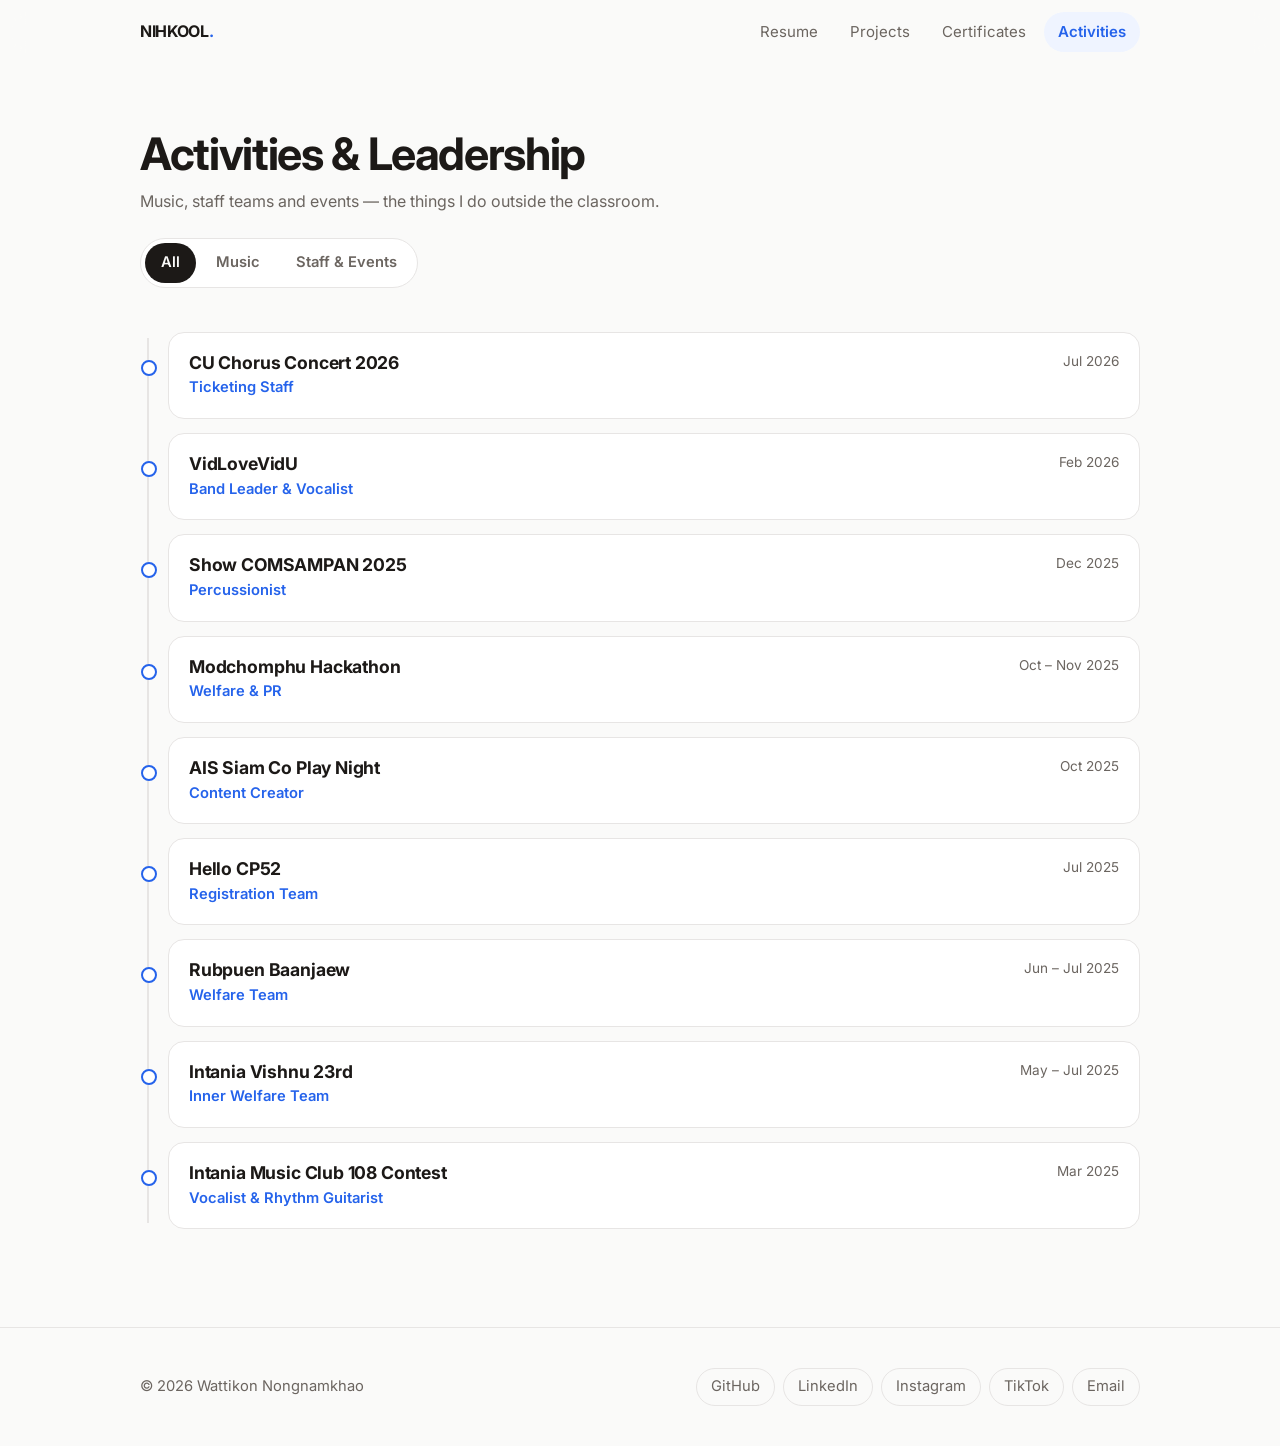
==== activities.html @ feff821a "Redesign" ====
<!DOCTYPE html>
<html lang="en">
<head>
  <meta charset="UTF-8">
  <meta name="viewport" content="width=device-width, initial-scale=1">
  <title>Activities &amp; Leadership — Wattikon Nongnamkhao</title>
  <link rel="preconnect" href="https://fonts.googleapis.com">
  <link rel="preconnect" href="https://fonts.gstatic.com" crossorigin>
  <link href="https://fonts.googleapis.com/css2?family=Inter:wght@400;500;600;700&family=Noto+Sans+Thai:wght@400;600&display=swap" rel="stylesheet">
  <link rel="stylesheet" href="style.css">
</head>
<body>

  <nav class="nav">
    <div class="container nav-inner">
      <a href="index.html" class="logo">NIHKOOL<span>.</span></a>
      <button class="menu-btn" aria-label="Menu"><span></span><span></span><span></span></button>
      <ul class="nav-links">
        <li><a href="index.html">Resume</a></li>
        <li><a href="projects.html">Projects</a></li>
        <li><a href="certificates.html">Certificates</a></li>
        <li><a href="activities.html">Activities</a></li>
      </ul>
    </div>
  </nav>

  <main class="container">

    <header class="page-head">
      <h1>Activities &amp; Leadership</h1>
      <p>Music, staff teams and events — the things I do outside the classroom.</p>
    </header>

    <div class="tabs">
      <button class="active" data-filter="all">All</button>
      <button data-filter="music">Music</button>
      <button data-filter="staff">Staff &amp; Events</button>
    </div>

    <section>
      <ol class="timeline">
        <li data-group="staff" class="reveal">
          <div class="card">
            <div class="row"><h3>CU Chorus Concert 2026</h3><span class="date">Jul 2026</span></div>
            <p class="role">Ticketing Staff</p>
          </div>
        </li>
        <li data-group="music" class="reveal">
          <div class="card">
            <div class="row"><h3>VidLoveVidU</h3><span class="date">Feb 2026</span></div>
            <p class="role">Band Leader &amp; Vocalist</p>
          </div>
        </li>
        <li data-group="music" class="reveal">
          <div class="card">
            <div class="row"><h3>Show COMSAMPAN 2025</h3><span class="date">Dec 2025</span></div>
            <p class="role">Percussionist</p>
          </div>
        </li>
        <li data-group="staff" class="reveal">
          <div class="card">
            <div class="row"><h3>Modchomphu Hackathon</h3><span class="date">Oct – Nov 2025</span></div>
            <p class="role">Welfare &amp; PR</p>
          </div>
        </li>
        <li data-group="staff" class="reveal">
          <div class="card">
            <div class="row"><h3>AIS Siam Co Play Night</h3><span class="date">Oct 2025</span></div>
            <p class="role">Content Creator</p>
          </div>
        </li>
        <li data-group="staff" class="reveal">
          <div class="card">
            <div class="row"><h3>Hello CP52</h3><span class="date">Jul 2025</span></div>
            <p class="role">Registration Team</p>
          </div>
        </li>
        <li data-group="staff" class="reveal">
          <div class="card">
            <div class="row"><h3>Rubpuen Baanjaew</h3><span class="date">Jun – Jul 2025</span></div>
            <p class="role">Welfare Team</p>
          </div>
        </li>
        <li data-group="staff" class="reveal">
          <div class="card">
            <div class="row"><h3>Intania Vishnu 23rd</h3><span class="date">May – Jul 2025</span></div>
            <p class="role">Inner Welfare Team</p>
          </div>
        </li>
        <li data-group="music" class="reveal">
          <div class="card">
            <div class="row"><h3>Intania Music Club 108 Contest</h3><span class="date">Mar 2025</span></div>
            <p class="role">Vocalist &amp; Rhythm Guitarist</p>
          </div>
        </li>
      </ol>
    </section>

  </main>

  <footer class="footer">
    <div class="container footer-inner">
      <span>© <span class="year"></span> Wattikon Nongnamkhao</span>
      <div class="social">
        <a href="https://github.com/NIHKOOL" target="_blank">GitHub</a>
        <a href="https://linkedin.com/in/wattikon-nongnamkhao" target="_blank">LinkedIn</a>
        <a href="https://instagram.com/lo.hin.ok" target="_blank">Instagram</a>
        <a href="https://www.tiktok.com/@nihkool4" target="_blank">TikTok</a>
        <a href="mailto:wattikorn.nongnamkhao@gmail.com">Email</a>
      </div>
    </div>
  </footer>

  <script src="main.js"></script>
</body>
</html>
---- style.css ----
/* ---------- Tokens ---------- */
:root {
  --bg: #fafaf9;
  --surface: #ffffff;
  --text: #1c1917;
  --muted: #6b6560;
  --line: #e7e5e4;
  --accent: #2563eb;
  --accent-soft: #eff4ff;
  --shadow: 0 1px 2px rgba(0, 0, 0, .04), 0 8px 24px rgba(0, 0, 0, .06);
  --radius: 16px;
  --ease: cubic-bezier(.2, .7, .2, 1);
  --max: 1040px;
  color-scheme: light;
}

@media (prefers-color-scheme: dark) {
  :root {
    --bg: #0f0f10;
    --surface: #18181b;
    --text: #f4f4f5;
    --muted: #a1a1aa;
    --line: #27272a;
    --accent: #60a5fa;
    --accent-soft: #172036;
    --shadow: 0 1px 2px rgba(0, 0, 0, .3), 0 8px 24px rgba(0, 0, 0, .35);
    color-scheme: dark;
  }
}

/* Smooth cross-page transitions (supported browsers) */
@view-transition { navigation: auto; }
::view-transition-old(root),
::view-transition-new(root) { animation-duration: .35s; }

/* ---------- Base ---------- */
* { box-sizing: border-box; margin: 0; padding: 0; }

html { scroll-behavior: smooth; scroll-padding-top: 80px; }

body {
  font-family: "Inter", "Noto Sans Thai", system-ui, -apple-system, sans-serif;
  background: var(--bg);
  color: var(--text);
  line-height: 1.6;
  -webkit-font-smoothing: antialiased;
  animation: page-in .5s var(--ease);
}

@keyframes page-in {
  from { opacity: 0; transform: translateY(8px); }
  to { opacity: 1; transform: none; }
}

a { color: inherit; text-decoration: none; }
img { max-width: 100%; display: block; }

.container { max-width: var(--max); margin: 0 auto; padding: 0 20px; }

/* ---------- Nav ---------- */
.nav {
  position: sticky;
  top: 0;
  z-index: 50;
  background: color-mix(in srgb, var(--bg) 80%, transparent);
  backdrop-filter: saturate(180%) blur(12px);
  -webkit-backdrop-filter: saturate(180%) blur(12px);
  border-bottom: 1px solid transparent;
  transition: border-color .3s;
}
.nav.scrolled { border-bottom-color: var(--line); }

.nav-inner {
  display: flex;
  align-items: center;
  justify-content: space-between;
  height: 64px;
}

.logo { font-weight: 700; letter-spacing: -.02em; }
.logo span { color: var(--accent); }

.nav-links { display: flex; gap: 4px; list-style: none; }
.nav-links a {
  display: block;
  padding: 8px 14px;
  border-radius: 999px;
  font-size: .94rem;
  color: var(--muted);
  transition: color .2s, background .2s;
}
.nav-links a:hover { color: var(--text); background: var(--line); }
.nav-links a.active { color: var(--accent); background: var(--accent-soft); font-weight: 600; }

.menu-btn {
  display: none;
  width: 40px;
  height: 40px;
  border: 0;
  border-radius: 10px;
  background: transparent;
  color: var(--text);
  cursor: pointer;
}
.menu-btn span {
  display: block;
  width: 20px;
  height: 2px;
  margin: 5px auto;
  background: currentColor;
  border-radius: 2px;
  transition: transform .3s var(--ease), opacity .2s;
}
.nav.open .menu-btn span:nth-child(1) { transform: translateY(7px) rotate(45deg); }
.nav.open .menu-btn span:nth-child(2) { opacity: 0; }
.nav.open .menu-btn span:nth-child(3) { transform: translateY(-7px) rotate(-45deg); }

@media (max-width: 720px) {
  .menu-btn { display: block; }
  .nav-links {
    position: absolute;
    top: 64px;
    left: 0;
    right: 0;
    flex-direction: column;
    padding: 8px 16px 16px;
    background: var(--bg);
    border-bottom: 1px solid var(--line);
    opacity: 0;
    transform: translateY(-8px);
    pointer-events: none;
    transition: opacity .25s, transform .25s var(--ease);
  }
  .nav.open .nav-links { opacity: 1; transform: none; pointer-events: auto; }
  .nav-links a { padding: 12px 14px; border-radius: 12px; }
}

/* ---------- Hero ---------- */
.hero {
  display: grid;
  grid-template-columns: auto 1fr;
  gap: 40px;
  align-items: center;
  padding: 72px 0 48px;
}
.hero-photo {
  width: 180px;
  height: 180px;
  border-radius: 50%;
  object-fit: cover;
  border: 4px solid var(--surface);
  box-shadow: var(--shadow);
}
.eyebrow {
  display: inline-block;
  font-size: .85rem;
  font-weight: 600;
  color: var(--accent);
  background: var(--accent-soft);
  padding: 4px 12px;
  border-radius: 999px;
  margin-bottom: 14px;
}
.hero h1 {
  font-size: clamp(2rem, 5vw, 3.2rem);
  line-height: 1.1;
  letter-spacing: -.03em;
  margin-bottom: 12px;
}
.hero p.lead { color: var(--muted); font-size: 1.08rem; max-width: 560px; }
.hero-actions { display: flex; flex-wrap: wrap; gap: 10px; margin-top: 24px; }

@media (max-width: 720px) {
  .hero { grid-template-columns: 1fr; text-align: center; gap: 24px; padding: 40px 0 32px; }
  .hero-photo { width: 140px; height: 140px; margin: 0 auto; }
  .hero p.lead { margin: 0 auto; }
  .hero-actions { justify-content: center; }
}

/* ---------- Page header (sub pages) ---------- */
.page-head { padding: 64px 0 24px; }
.page-head h1 {
  font-size: clamp(1.9rem, 4.5vw, 2.8rem);
  letter-spacing: -.03em;
  line-height: 1.15;
}
.page-head p { color: var(--muted); margin-top: 8px; max-width: 600px; }

/* ---------- Buttons ---------- */
.btn {
  display: inline-flex;
  align-items: center;
  gap: 8px;
  padding: 10px 18px;
  border-radius: 999px;
  font-weight: 600;
  font-size: .95rem;
  border: 1px solid var(--line);
  background: var(--surface);
  transition: transform .2s var(--ease), box-shadow .2s, background .2s;
}
.btn:hover { transform: translateY(-2px); box-shadow: var(--shadow); }
.btn:active { transform: translateY(0); }
.btn.primary { background: var(--text); color: var(--bg); border-color: var(--text); }

/* ---------- Stats ---------- */
.stats {
  display: grid;
  grid-template-columns: repeat(4, 1fr);
  gap: 12px;
  margin-bottom: 24px;
}
.stat {
  display: block;
  padding: 18px;
  background: var(--surface);
  border: 1px solid var(--line);
  border-radius: var(--radius);
  transition: transform .25s var(--ease), box-shadow .25s;
}
.stat:hover { transform: translateY(-3px); box-shadow: var(--shadow); }
.stat b { display: block; font-size: 1.8rem; letter-spacing: -.02em; }
.stat span { color: var(--muted); font-size: .9rem; }
@media (max-width: 720px) { .stats { grid-template-columns: repeat(2, 1fr); } }

/* ---------- Sections ---------- */
section { padding: 36px 0; }
.section-title {
  font-size: .8rem;
  font-weight: 700;
  letter-spacing: .12em;
  text-transform: uppercase;
  color: var(--muted);
  margin-bottom: 18px;
  display: flex;
  align-items: center;
  gap: 12px;
}
.section-title::after { content: ""; flex: 1; height: 1px; background: var(--line); }

.section-foot { margin-top: 18px; }
.link-arrow { color: var(--accent); font-weight: 600; }
.link-arrow::after { content: " →"; display: inline-block; transition: transform .2s var(--ease); }
.link-arrow:hover::after { transform: translateX(4px); }

/* ---------- Cards ---------- */
.card {
  background: var(--surface);
  border: 1px solid var(--line);
  border-radius: var(--radius);
  padding: 24px;
  transition: transform .3s var(--ease), box-shadow .3s, border-color .3s;
}
.card:hover {
  transform: translateY(-4px);
  box-shadow: var(--shadow);
  border-color: color-mix(in srgb, var(--accent) 35%, var(--line));
}

.grid { display: grid; gap: 16px; grid-template-columns: repeat(auto-fill, minmax(290px, 1fr)); }
.grid.two { grid-template-columns: repeat(auto-fill, minmax(420px, 1fr)); }
@media (max-width: 720px) { .grid.two { grid-template-columns: 1fr; } }

.card-top { display: flex; align-items: flex-start; justify-content: space-between; gap: 12px; margin-bottom: 8px; }
.card h3 { font-size: 1.12rem; letter-spacing: -.01em; line-height: 1.35; }
.card .meta { color: var(--muted); font-size: .88rem; }
.card .date { color: var(--muted); font-size: .85rem; white-space: nowrap; }
.card p { color: var(--muted); margin-top: 8px; font-size: .96rem; }
.card ul { margin: 12px 0 0 18px; color: var(--muted); font-size: .95rem; }
.card li + li { margin-top: 6px; }

.icon {
  width: 44px;
  height: 44px;
  display: grid;
  place-items: center;
  border-radius: 12px;
  background: var(--accent-soft);
  font-size: 1.35rem;
  margin-bottom: 14px;
}

.tags { display: flex; flex-wrap: wrap; gap: 6px; margin-top: 14px; }
.tag {
  font-size: .78rem;
  font-weight: 500;
  padding: 3px 10px;
  border-radius: 999px;
  background: var(--bg);
  border: 1px solid var(--line);
  color: var(--muted);
}

.links { display: flex; flex-wrap: wrap; gap: 14px; margin-top: 16px; font-size: .92rem; }
.links a { color: var(--accent); font-weight: 600; }
.links a:hover { text-decoration: underline; text-underline-offset: 3px; }

/* ---------- Resume rows ---------- */
.row {
  display: flex;
  justify-content: space-between;
  gap: 16px;
  flex-wrap: wrap;
}
.row h3 { font-size: 1.1rem; }

/* ---------- Skills ---------- */
.skills { display: grid; gap: 18px; }
.skill-group h4 { font-size: .92rem; margin-bottom: 8px; }
.skill-group .tags { margin-top: 0; }

/* ---------- Tabs / filter ---------- */
.tabs {
  display: inline-flex;
  gap: 4px;
  padding: 4px;
  background: var(--surface);
  border: 1px solid var(--line);
  border-radius: 999px;
  margin-bottom: 8px;
  max-width: 100%;
  overflow-x: auto;
}
.tabs button {
  border: 0;
  background: transparent;
  color: var(--muted);
  font: inherit;
  font-size: .92rem;
  font-weight: 600;
  padding: 8px 16px;
  border-radius: 999px;
  cursor: pointer;
  white-space: nowrap;
  transition: background .25s, color .25s;
}
.tabs button.active { background: var(--text); color: var(--bg); }

[data-group].hidden { display: none; }

/* ---------- Timeline ---------- */
.timeline { list-style: none; position: relative; padding-left: 28px; }
.timeline::before {
  content: "";
  position: absolute;
  left: 7px;
  top: 6px;
  bottom: 6px;
  width: 2px;
  background: var(--line);
}
.timeline li { position: relative; margin-bottom: 14px; }
.timeline li::before {
  content: "";
  position: absolute;
  left: -27px;
  top: 28px;
  width: 12px;
  height: 12px;
  border-radius: 50%;
  background: var(--surface);
  border: 2px solid var(--accent);
}
.timeline .card { padding: 18px 20px; }
.timeline .role { color: var(--accent); font-weight: 600; font-size: .92rem; margin-top: 2px; }

/* ---------- Footer ---------- */
.footer {
  margin-top: 48px;
  padding: 40px 0;
  border-top: 1px solid var(--line);
  color: var(--muted);
  font-size: .92rem;
}
.footer-inner { display: flex; justify-content: space-between; align-items: center; flex-wrap: wrap; gap: 16px; }
.social { display: flex; flex-wrap: wrap; gap: 8px; }
.social a {
  padding: 6px 14px;
  border: 1px solid var(--line);
  border-radius: 999px;
  transition: color .2s, border-color .2s, transform .2s var(--ease);
}
.social a:hover { color: var(--accent); border-color: var(--accent); transform: translateY(-2px); }

/* ---------- Scroll reveal ---------- */
.reveal { opacity: 0; transform: translateY(18px); transition: opacity .6s var(--ease), transform .6s var(--ease); }
.reveal.in { opacity: 1; transform: none; }

@media (prefers-reduced-motion: reduce) {
  *, *::before, *::after { animation: none !important; transition: none !important; }
  html { scroll-behavior: auto; }
  .reveal { opacity: 1; transform: none; }
}

.group-meta { color: var(--muted); font-size: .92rem; margin: -6px 0 16px; }
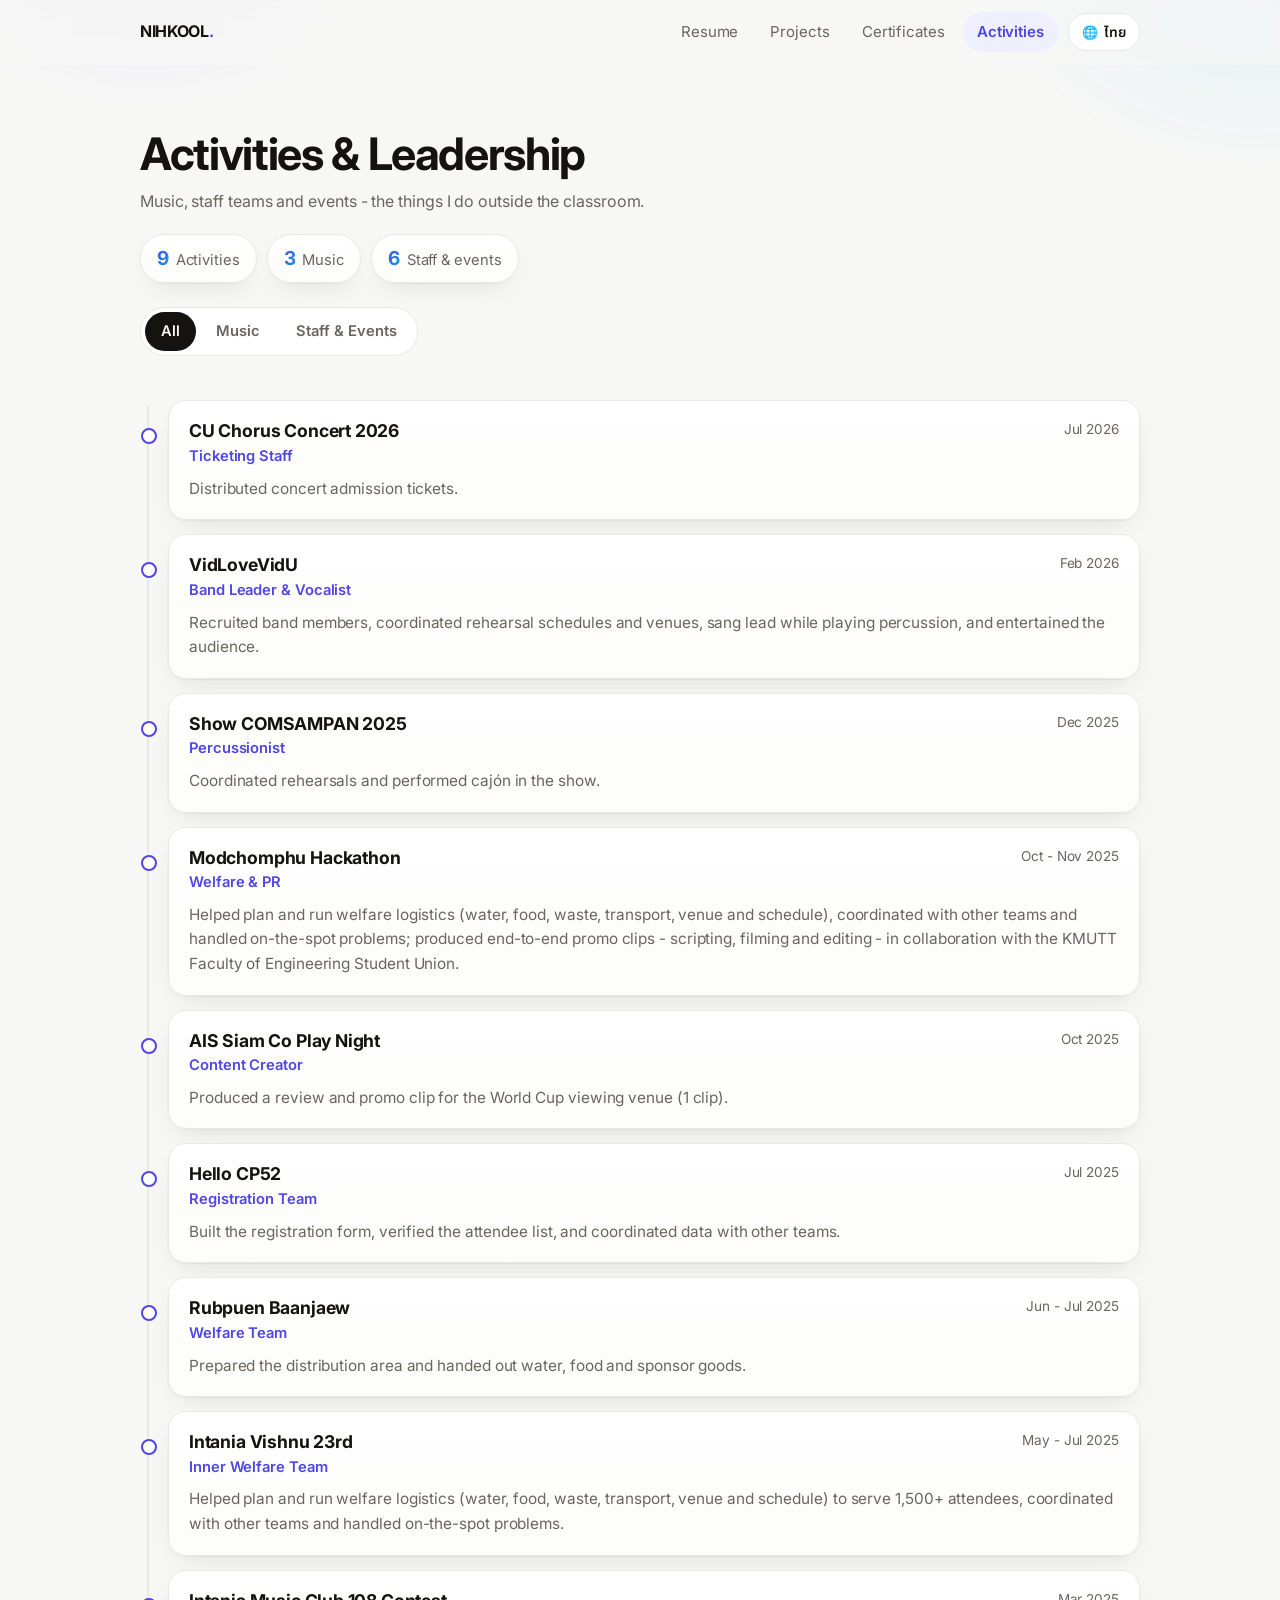
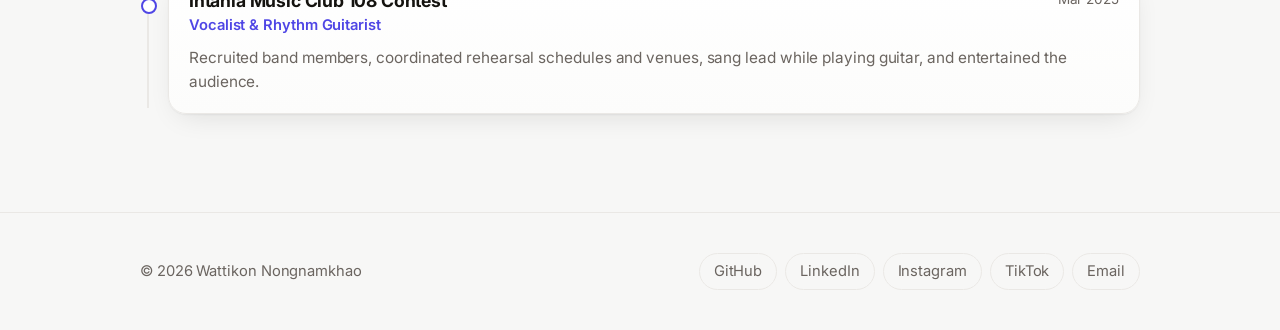
==== commit eb664cf2: "done" ====
--- a/activities.html
+++ b/activities.html
@@ -1,40 +1,52 @@
 <!DOCTYPE html>
-<html lang="en">
+<html lang="en" data-lang="en">
 <head>
   <meta charset="UTF-8">
   <meta name="viewport" content="width=device-width, initial-scale=1">
-  <title>Activities &amp; Leadership — Wattikon Nongnamkhao</title>
+  <title>Activities &amp; Leadership - Wattikon Nongnamkhao</title>
   <link rel="preconnect" href="https://fonts.googleapis.com">
   <link rel="preconnect" href="https://fonts.gstatic.com" crossorigin>
   <link href="https://fonts.googleapis.com/css2?family=Inter:wght@400;500;600;700&family=Noto+Sans+Thai:wght@400;600&display=swap" rel="stylesheet">
   <link rel="stylesheet" href="style.css">
+  <script>try{document.documentElement.setAttribute('data-lang',localStorage.getItem('lang')||'en');document.documentElement.lang=localStorage.getItem('lang')||'en';}catch(e){}</script>
 </head>
 <body>
 
   <nav class="nav">
     <div class="container nav-inner">
       <a href="index.html" class="logo">NIHKOOL<span>.</span></a>
-      <button class="menu-btn" aria-label="Menu"><span></span><span></span><span></span></button>
-      <ul class="nav-links">
-        <li><a href="index.html">Resume</a></li>
-        <li><a href="projects.html">Projects</a></li>
-        <li><a href="certificates.html">Certificates</a></li>
-        <li><a href="activities.html">Activities</a></li>
-      </ul>
+      <div class="nav-actions">
+        <ul class="nav-links">
+          <li><a href="index.html"><span class="lang-en">Resume</span><span class="lang-th">เรซูเม่</span></a></li>
+          <li><a href="projects.html"><span class="lang-en">Projects</span><span class="lang-th">ผลงาน</span></a></li>
+          <li><a href="certificates.html"><span class="lang-en">Certificates</span><span class="lang-th">ใบรับรอง</span></a></li>
+          <li><a href="activities.html"><span class="lang-en">Activities</span><span class="lang-th">กิจกรรม</span></a></li>
+        </ul>
+        <button class="lang-btn" aria-label="Switch language"><span class="lang-en">ไทย</span><span class="lang-th">EN</span></button>
+        <button class="menu-btn" aria-label="Menu"><span></span><span></span><span></span></button>
+      </div>
     </div>
   </nav>
 
   <main class="container">
 
     <header class="page-head">
-      <h1>Activities &amp; Leadership</h1>
-      <p>Music, staff teams and events — the things I do outside the classroom.</p>
+      <h1><span class="lang-en">Activities &amp; Leadership</span><span class="lang-th">กิจกรรมและภาวะผู้นำ</span></h1>
+      <p>
+        <span class="lang-en">Music, staff teams and events - the things I do outside the classroom.</span>
+        <span class="lang-th">ดนตรี ทีมสตาฟ และงานอีเวนต์ - สิ่งที่ผมทำนอกห้องเรียน</span>
+      </p>
+      <div class="counts">
+        <span class="count"><b>9</b> <span class="lang-en">Activities</span><span class="lang-th">กิจกรรม</span></span>
+        <span class="count"><b>3</b> <span class="lang-en">Music</span><span class="lang-th">ดนตรี</span></span>
+        <span class="count"><b>6</b> <span class="lang-en">Staff &amp; events</span><span class="lang-th">สตาฟและอีเวนต์</span></span>
+      </div>
     </header>
 
     <div class="tabs">
-      <button class="active" data-filter="all">All</button>
-      <button data-filter="music">Music</button>
-      <button data-filter="staff">Staff &amp; Events</button>
+      <button class="active" data-filter="all"><span class="lang-en">All</span><span class="lang-th">ทั้งหมด</span></button>
+      <button data-filter="music"><span class="lang-en">Music</span><span class="lang-th">ดนตรี</span></button>
+      <button data-filter="staff"><span class="lang-en">Staff &amp; Events</span><span class="lang-th">สตาฟและอีเวนต์</span></button>
     </div>
 
     <section>
@@ -42,55 +54,64 @@
         <li data-group="staff" class="reveal">
           <div class="card">
             <div class="row"><h3>CU Chorus Concert 2026</h3><span class="date">Jul 2026</span></div>
-            <p class="role">Ticketing Staff</p>
+            <p class="role"><span class="lang-en">Ticketing Staff</span><span class="lang-th">ทีมจำหน่ายบัตร</span></p>
+            <p><span class="lang-en">Distributed concert admission tickets.</span><span class="lang-th">แจกจ่ายบัตรเข้าชมคอนเสิร์ต</span></p>
           </div>
         </li>
         <li data-group="music" class="reveal">
           <div class="card">
             <div class="row"><h3>VidLoveVidU</h3><span class="date">Feb 2026</span></div>
-            <p class="role">Band Leader &amp; Vocalist</p>
+            <p class="role"><span class="lang-en">Band Leader &amp; Vocalist</span><span class="lang-th">หัวหน้าวง &amp; นักร้องนำ</span></p>
+            <p><span class="lang-en">Recruited band members, coordinated rehearsal schedules and venues, sang lead while playing percussion, and entertained the audience.</span><span class="lang-th">รวบรวมสมาชิกวง ประสานงานตารางซ้อมและสถานที่ ร้องนำพร้อมเล่นเครื่องเพอร์คัสชัน และสร้างความบันเทิงให้ผู้ชม</span></p>
           </div>
         </li>
         <li data-group="music" class="reveal">
           <div class="card">
             <div class="row"><h3>Show COMSAMPAN 2025</h3><span class="date">Dec 2025</span></div>
-            <p class="role">Percussionist</p>
+            <p class="role"><span class="lang-en">Percussionist</span><span class="lang-th">นักเพอร์คัสชัน</span></p>
+            <p><span class="lang-en">Coordinated rehearsals and performed cajón in the show.</span><span class="lang-th">ประสานงานตารางซ้อม และบรรเลงคาฮอง (Cajón) ในการแสดง</span></p>
           </div>
         </li>
         <li data-group="staff" class="reveal">
           <div class="card">
-            <div class="row"><h3>Modchomphu Hackathon</h3><span class="date">Oct – Nov 2025</span></div>
-            <p class="role">Welfare &amp; PR</p>
+            <div class="row"><h3>Modchomphu Hackathon</h3><span class="date">Oct - Nov 2025</span></div>
+            <p class="role"><span class="lang-en">Welfare &amp; PR</span><span class="lang-th">สวัสดิการ &amp; ประชาสัมพันธ์</span></p>
+            <p><span class="lang-en">Helped plan and run welfare logistics (water, food, waste, transport, venue and schedule), coordinated with other teams and handled on-the-spot problems; produced end-to-end promo clips - scripting, filming and editing - in collaboration with the KMUTT Faculty of Engineering Student Union.</span><span class="lang-th">ร่วมวางแผนและดูแลระบบสวัสดิการ (น้ำ อาหาร การจัดการขยะ ขนส่ง สถานที่ และเวลา) ประสานงานกับทีมอื่นพร้อมแก้ปัญหาเฉพาะหน้า อีกทั้งผลิตคลิปประชาสัมพันธ์ครบวงจร ตั้งแต่เขียนสคริปต์ ถ่ายทำ ไปจนถึงตัดต่อ โดยทำงานร่วมกับสโมสรนักศึกษาคณะวิศวกรรมศาสตร์ มจธ. (KMUTT)</span></p>
           </div>
         </li>
         <li data-group="staff" class="reveal">
           <div class="card">
             <div class="row"><h3>AIS Siam Co Play Night</h3><span class="date">Oct 2025</span></div>
-            <p class="role">Content Creator</p>
+            <p class="role"><span class="lang-en">Content Creator</span><span class="lang-th">ครีเอเตอร์คอนเทนต์</span></p>
+            <p><span class="lang-en">Produced a review and promo clip for the World Cup viewing venue (1 clip).</span><span class="lang-th">ผลิตคลิปรีวิวและประชาสัมพันธ์สถานที่รับชมฟุตบอลโลก (1 คลิป)</span></p>
           </div>
         </li>
         <li data-group="staff" class="reveal">
           <div class="card">
             <div class="row"><h3>Hello CP52</h3><span class="date">Jul 2025</span></div>
-            <p class="role">Registration Team</p>
+            <p class="role"><span class="lang-en">Registration Team</span><span class="lang-th">ทีมลงทะเบียน</span></p>
+            <p><span class="lang-en">Built the registration form, verified the attendee list, and coordinated data with other teams.</span><span class="lang-th">จัดทำแบบฟอร์มลงทะเบียน ตรวจสอบรายชื่อผู้เข้าร่วม และประสานข้อมูลกับฝ่ายอื่น</span></p>
           </div>
         </li>
         <li data-group="staff" class="reveal">
           <div class="card">
-            <div class="row"><h3>Rubpuen Baanjaew</h3><span class="date">Jun – Jul 2025</span></div>
-            <p class="role">Welfare Team</p>
+            <div class="row"><h3>Rubpuen Baanjaew</h3><span class="date">Jun - Jul 2025</span></div>
+            <p class="role"><span class="lang-en">Welfare Team</span><span class="lang-th">ทีมสวัสดิการ</span></p>
+            <p><span class="lang-en">Prepared the distribution area and handed out water, food and sponsor goods.</span><span class="lang-th">จัดเตรียมพื้นที่แจกจ่าย และดำเนินการแจกน้ำ อาหาร รวมถึงของจากผู้สนับสนุน (Sponsor)</span></p>
           </div>
         </li>
         <li data-group="staff" class="reveal">
           <div class="card">
-            <div class="row"><h3>Intania Vishnu 23rd</h3><span class="date">May – Jul 2025</span></div>
-            <p class="role">Inner Welfare Team</p>
+            <div class="row"><h3>Intania Vishnu 23rd</h3><span class="date">May - Jul 2025</span></div>
+            <p class="role"><span class="lang-en">Inner Welfare Team</span><span class="lang-th">ทีมสวัสดิการภายใน</span></p>
+            <p><span class="lang-en">Helped plan and run welfare logistics (water, food, waste, transport, venue and schedule) to serve 1,500+ attendees, coordinated with other teams and handled on-the-spot problems.</span><span class="lang-th">ร่วมวางแผนและดูแลระบบสวัสดิการ (น้ำ อาหาร การจัดการขยะ ขนส่ง สถานที่ และเวลา) เพื่อให้รองรับผู้เข้าร่วม 1500+ คน และประสานงานกับทีมอื่น พร้อมดำเนินการและแก้ปัญหาเฉพาะหน้า</span></p>
           </div>
         </li>
         <li data-group="music" class="reveal">
           <div class="card">
             <div class="row"><h3>Intania Music Club 108 Contest</h3><span class="date">Mar 2025</span></div>
-            <p class="role">Vocalist &amp; Rhythm Guitarist</p>
+            <p class="role"><span class="lang-en">Vocalist &amp; Rhythm Guitarist</span><span class="lang-th">นักร้องนำ &amp; มือกีตาร์ริทึม</span></p>
+            <p><span class="lang-en">Recruited band members, coordinated rehearsal schedules and venues, sang lead while playing guitar, and entertained the audience.</span><span class="lang-th">รวบรวมสมาชิกวง ประสานงานตารางซ้อมและสถานที่ ร้องนำพร้อมเล่นกีตาร์ และสร้างความบันเทิงให้ผู้ชม</span></p>
           </div>
         </li>
       </ol>
--- a/style.css
+++ b/style.css
@@ -1,14 +1,21 @@
 /* ---------- Tokens ---------- */
 :root {
-  --bg: #fafaf9;
+  --bg: #f7f7f6;
   --surface: #ffffff;
-  --text: #1c1917;
+  --surface-2: #fcfcfb;
+  --text: #15130f;
   --muted: #6b6560;
-  --line: #e7e5e4;
-  --accent: #2563eb;
-  --accent-soft: #eff4ff;
-  --shadow: 0 1px 2px rgba(0, 0, 0, .04), 0 8px 24px rgba(0, 0, 0, .06);
-  --radius: 16px;
+  --line: #eae8e5;
+  --accent: #4f46e5;
+  --accent-2: #0ea5e9;
+  --accent-soft: #eef0ff;
+  --ring: rgba(79, 70, 229, .14);
+  --highlight: rgba(255, 255, 255, .7);
+  --shadow: 0 1px 2px rgba(23, 20, 15, .05), 0 10px 30px -12px rgba(23, 20, 15, .14);
+  --shadow-lg: 0 2px 4px rgba(23, 20, 15, .05), 0 24px 48px -16px rgba(23, 20, 15, .22);
+  --glow-1: rgba(79, 70, 229, .14);
+  --glow-2: rgba(14, 165, 233, .12);
+  --radius: 18px;
   --ease: cubic-bezier(.2, .7, .2, 1);
   --max: 1040px;
   color-scheme: light;
@@ -16,14 +23,21 @@
 
 @media (prefers-color-scheme: dark) {
   :root {
-    --bg: #0f0f10;
-    --surface: #18181b;
+    --bg: #0b0b0d;
+    --surface: #161619;
+    --surface-2: #1b1b1f;
     --text: #f4f4f5;
     --muted: #a1a1aa;
-    --line: #27272a;
-    --accent: #60a5fa;
-    --accent-soft: #172036;
-    --shadow: 0 1px 2px rgba(0, 0, 0, .3), 0 8px 24px rgba(0, 0, 0, .35);
+    --line: #26262b;
+    --accent: #818cf8;
+    --accent-2: #38bdf8;
+    --accent-soft: #191b2e;
+    --ring: rgba(129, 140, 248, .22);
+    --highlight: rgba(255, 255, 255, .06);
+    --shadow: 0 1px 2px rgba(0, 0, 0, .4), 0 12px 32px -12px rgba(0, 0, 0, .6);
+    --shadow-lg: 0 2px 6px rgba(0, 0, 0, .5), 0 28px 56px -16px rgba(0, 0, 0, .7);
+    --glow-1: rgba(99, 102, 241, .26);
+    --glow-2: rgba(56, 189, 248, .18);
     color-scheme: dark;
   }
 }
@@ -32,6 +46,10 @@
 @view-transition { navigation: auto; }
 ::view-transition-old(root),
 ::view-transition-new(root) { animation-duration: .35s; }
+
+/* ---------- Language toggle ---------- */
+:root[data-lang="en"] .lang-th,
+:root[data-lang="th"] .lang-en { display: none !important; }
 
 /* ---------- Base ---------- */
 * { box-sizing: border-box; margin: 0; padding: 0; }
@@ -43,8 +61,24 @@
   background: var(--bg);
   color: var(--text);
   line-height: 1.6;
+  letter-spacing: -.005em;
   -webkit-font-smoothing: antialiased;
   animation: page-in .5s var(--ease);
+  position: relative;
+}
+
+/* Soft aurora glow — adds depth without clutter */
+body::before {
+  content: "";
+  position: fixed;
+  inset: -20% -10% auto -10%;
+  height: 70vh;
+  z-index: -1;
+  pointer-events: none;
+  background:
+    radial-gradient(42vw 42vw at 18% -5%, var(--glow-1), transparent 60%),
+    radial-gradient(38vw 38vw at 90% 8%, var(--glow-2), transparent 62%);
+  filter: blur(6px);
 }
 
 @keyframes page-in {
@@ -79,6 +113,30 @@
 
 .logo { font-weight: 700; letter-spacing: -.02em; }
 .logo span { color: var(--accent); }
+
+.nav-actions { display: flex; align-items: center; gap: 10px; }
+.lang-btn {
+  display: inline-flex;
+  align-items: center;
+  gap: 6px;
+  font: inherit;
+  font-weight: 600;
+  font-size: .86rem;
+  color: var(--text);
+  background: var(--surface);
+  border: 1px solid var(--line);
+  padding: 7px 13px;
+  border-radius: 999px;
+  cursor: pointer;
+  transition: color .2s, border-color .2s, transform .2s var(--ease), box-shadow .2s;
+}
+.lang-btn::before { content: "🌐"; font-size: .95em; }
+.lang-btn:hover {
+  color: var(--accent);
+  border-color: var(--accent);
+  transform: translateY(-1px);
+  box-shadow: var(--shadow);
+}
 
 .nav-links { display: flex; gap: 4px; list-style: none; }
 .nav-links a {
@@ -137,44 +195,47 @@
 
 /* ---------- Hero ---------- */
 .hero {
-  display: grid;
-  grid-template-columns: auto 1fr;
-  gap: 40px;
+  padding: 104px 0 56px;
+}
+.eyebrow {
+  display: inline-flex;
   align-items: center;
-  padding: 72px 0 48px;
-}
-.hero-photo {
-  width: 180px;
-  height: 180px;
-  border-radius: 50%;
-  object-fit: cover;
-  border: 4px solid var(--surface);
-  box-shadow: var(--shadow);
-}
-.eyebrow {
-  display: inline-block;
+  gap: 8px;
   font-size: .85rem;
   font-weight: 600;
   color: var(--accent);
-  background: var(--accent-soft);
-  padding: 4px 12px;
-  border-radius: 999px;
-  margin-bottom: 14px;
+  background: var(--surface);
+  border: 1px solid var(--line);
+  box-shadow: var(--shadow);
+  padding: 6px 14px;
+  border-radius: 999px;
+  margin-bottom: 20px;
+}
+.eyebrow::before {
+  content: "";
+  width: 7px;
+  height: 7px;
+  border-radius: 50%;
+  background: var(--accent);
+  box-shadow: 0 0 0 3px var(--ring);
 }
 .hero h1 {
-  font-size: clamp(2rem, 5vw, 3.2rem);
-  line-height: 1.1;
-  letter-spacing: -.03em;
-  margin-bottom: 12px;
-}
-.hero p.lead { color: var(--muted); font-size: 1.08rem; max-width: 560px; }
-.hero-actions { display: flex; flex-wrap: wrap; gap: 10px; margin-top: 24px; }
+  font-size: clamp(2.4rem, 6vw, 4rem);
+  line-height: 1.05;
+  letter-spacing: -.04em;
+  margin-bottom: 16px;
+}
+.hero h1 .grad {
+  background: linear-gradient(100deg, var(--accent), var(--accent-2));
+  -webkit-background-clip: text;
+  background-clip: text;
+  color: transparent;
+}
+.hero p.lead { color: var(--muted); font-size: 1.12rem; max-width: 580px; }
+.hero-actions { display: flex; flex-wrap: wrap; gap: 10px; margin-top: 28px; }
 
 @media (max-width: 720px) {
-  .hero { grid-template-columns: 1fr; text-align: center; gap: 24px; padding: 40px 0 32px; }
-  .hero-photo { width: 140px; height: 140px; margin: 0 auto; }
-  .hero p.lead { margin: 0 auto; }
-  .hero-actions { justify-content: center; }
+  .hero { padding: 56px 0 32px; }
 }
 
 /* ---------- Page header (sub pages) ---------- */
@@ -186,6 +247,28 @@
 }
 .page-head p { color: var(--muted); margin-top: 8px; max-width: 600px; }
 
+.counts { display: flex; flex-wrap: wrap; gap: 10px; margin-top: 20px; }
+.count {
+  display: inline-flex;
+  align-items: baseline;
+  gap: 7px;
+  padding: 8px 16px;
+  color: var(--muted);
+  font-size: .92rem;
+  background: linear-gradient(180deg, var(--surface), var(--surface-2));
+  border: 1px solid var(--line);
+  border-radius: 999px;
+  box-shadow: var(--shadow), inset 0 1px 0 var(--highlight);
+}
+.count b {
+  font-size: 1.2rem;
+  letter-spacing: -.02em;
+  background: linear-gradient(120deg, var(--accent), var(--accent-2));
+  -webkit-background-clip: text;
+  background-clip: text;
+  color: transparent;
+}
+
 /* ---------- Buttons ---------- */
 .btn {
   display: inline-flex;
@@ -201,25 +284,45 @@
 }
 .btn:hover { transform: translateY(-2px); box-shadow: var(--shadow); }
 .btn:active { transform: translateY(0); }
-.btn.primary { background: var(--text); color: var(--bg); border-color: var(--text); }
+.btn.primary {
+  background: linear-gradient(100deg, var(--accent), var(--accent-2));
+  color: #fff;
+  border-color: transparent;
+  box-shadow: 0 8px 20px -8px var(--accent);
+}
+.btn.primary:hover { box-shadow: 0 14px 28px -10px var(--accent); }
 
 /* ---------- Stats ---------- */
 .stats {
   display: grid;
   grid-template-columns: repeat(4, 1fr);
   gap: 12px;
-  margin-bottom: 24px;
+  margin: 8px 0 24px;
 }
 .stat {
   display: block;
-  padding: 18px;
-  background: var(--surface);
+  padding: 22px;
+  background: linear-gradient(180deg, var(--surface), var(--surface-2));
   border: 1px solid var(--line);
   border-radius: var(--radius);
-  transition: transform .25s var(--ease), box-shadow .25s;
-}
-.stat:hover { transform: translateY(-3px); box-shadow: var(--shadow); }
-.stat b { display: block; font-size: 1.8rem; letter-spacing: -.02em; }
+  box-shadow: var(--shadow), inset 0 1px 0 var(--highlight);
+  transition: transform .25s var(--ease), box-shadow .25s, border-color .25s;
+}
+.stat:hover {
+  transform: translateY(-4px);
+  box-shadow: var(--shadow-lg), inset 0 1px 0 var(--highlight);
+  border-color: color-mix(in srgb, var(--accent) 30%, var(--line));
+}
+.stat b {
+  display: block;
+  font-size: 2.1rem;
+  letter-spacing: -.03em;
+  line-height: 1.1;
+  background: linear-gradient(120deg, var(--accent), var(--accent-2));
+  -webkit-background-clip: text;
+  background-clip: text;
+  color: transparent;
+}
 .stat span { color: var(--muted); font-size: .9rem; }
 @media (max-width: 720px) { .stats { grid-template-columns: repeat(2, 1fr); } }
 
@@ -245,17 +348,21 @@
 
 /* ---------- Cards ---------- */
 .card {
-  background: var(--surface);
+  position: relative;
+  background: linear-gradient(180deg, var(--surface), var(--surface-2));
   border: 1px solid var(--line);
   border-radius: var(--radius);
-  padding: 24px;
+  padding: 26px;
+  box-shadow: var(--shadow), inset 0 1px 0 var(--highlight);
   transition: transform .3s var(--ease), box-shadow .3s, border-color .3s;
 }
 .card:hover {
-  transform: translateY(-4px);
-  box-shadow: var(--shadow);
-  border-color: color-mix(in srgb, var(--accent) 35%, var(--line));
-}
+  transform: translateY(-5px);
+  box-shadow: var(--shadow-lg), inset 0 1px 0 var(--highlight);
+  border-color: color-mix(in srgb, var(--accent) 40%, var(--line));
+}
+a.card:hover h3 { color: var(--accent); }
+a.card h3 { transition: color .2s; }
 
 .grid { display: grid; gap: 16px; grid-template-columns: repeat(auto-fill, minmax(290px, 1fr)); }
 .grid.two { grid-template-columns: repeat(auto-fill, minmax(420px, 1fr)); }
@@ -270,15 +377,18 @@
 .card li + li { margin-top: 6px; }
 
 .icon {
-  width: 44px;
-  height: 44px;
+  width: 48px;
+  height: 48px;
   display: grid;
   place-items: center;
-  border-radius: 12px;
+  border-radius: 14px;
   background: var(--accent-soft);
-  font-size: 1.35rem;
-  margin-bottom: 14px;
-}
+  border: 1px solid color-mix(in srgb, var(--accent) 18%, transparent);
+  font-size: 1.4rem;
+  margin-bottom: 16px;
+  transition: transform .3s var(--ease);
+}
+.card:hover .icon { transform: scale(1.06) rotate(-3deg); }
 
 .tags { display: flex; flex-wrap: wrap; gap: 6px; margin-top: 14px; }
 .tag {
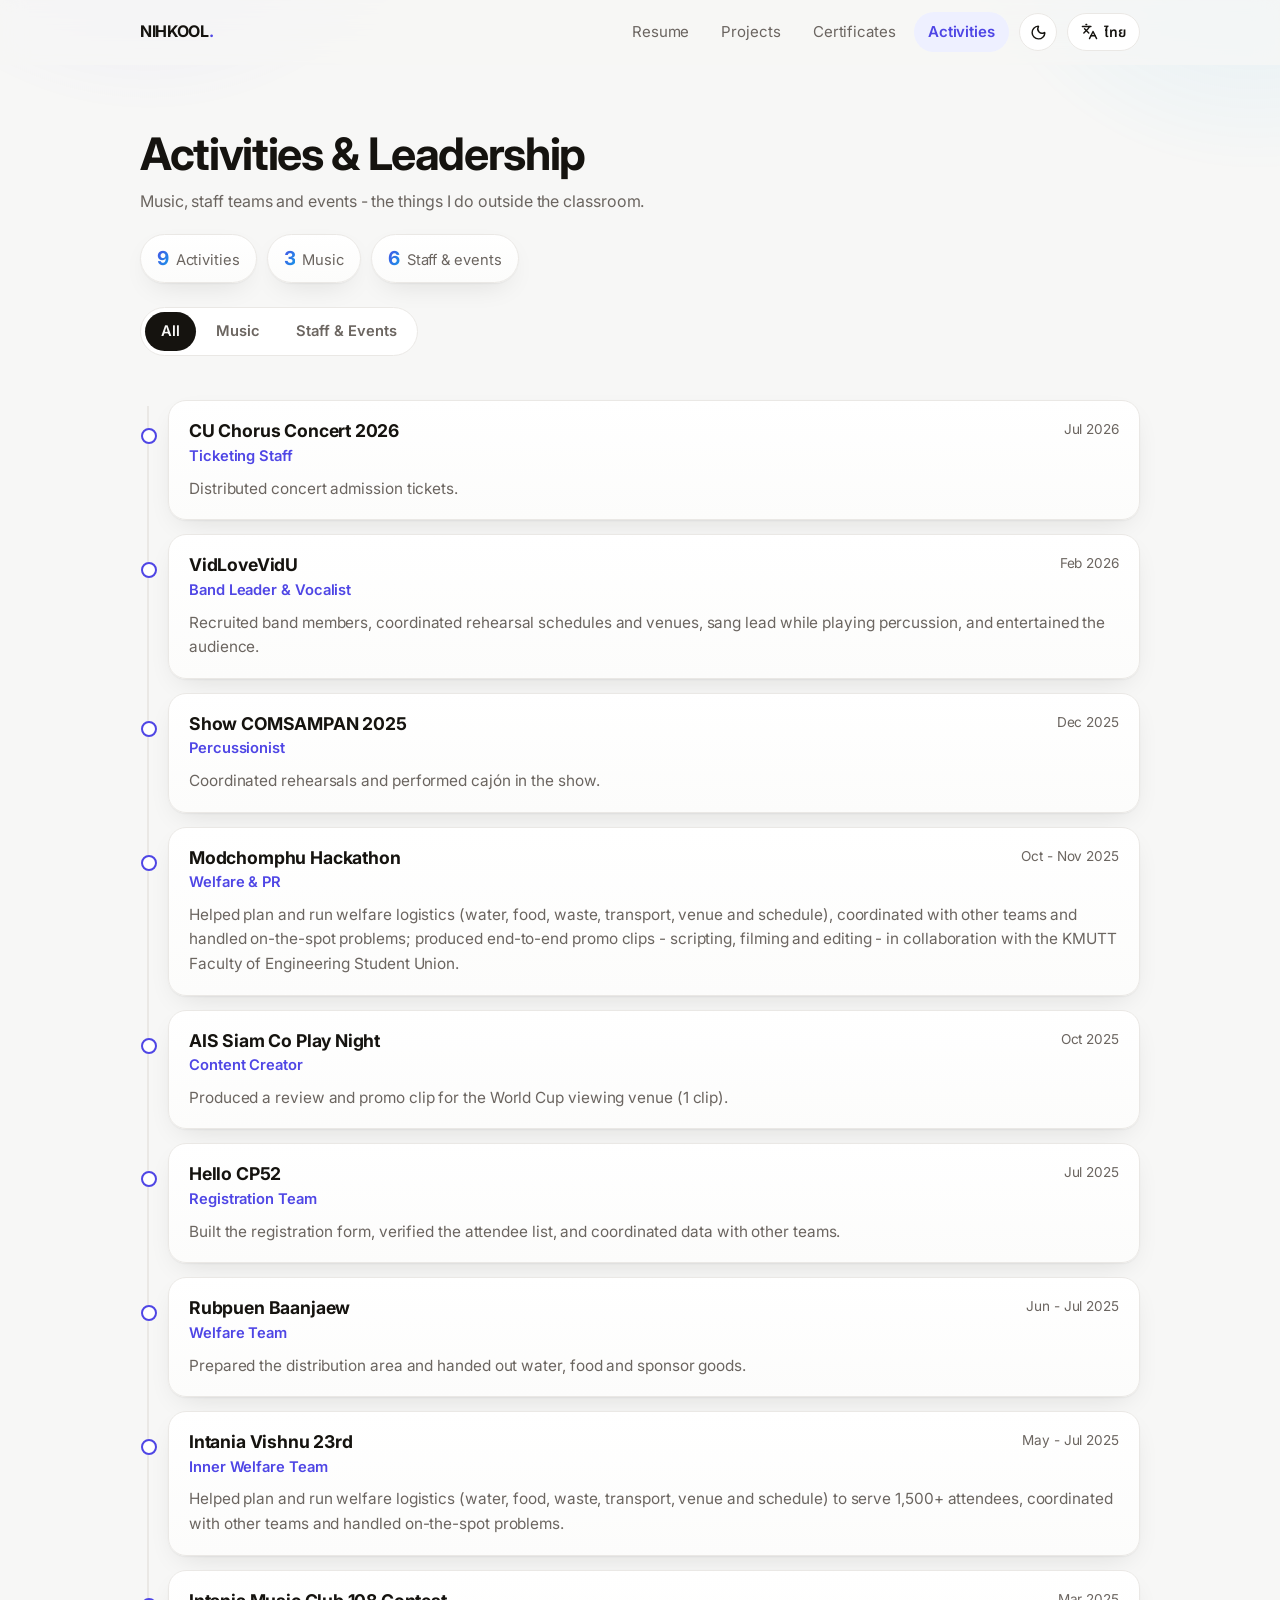
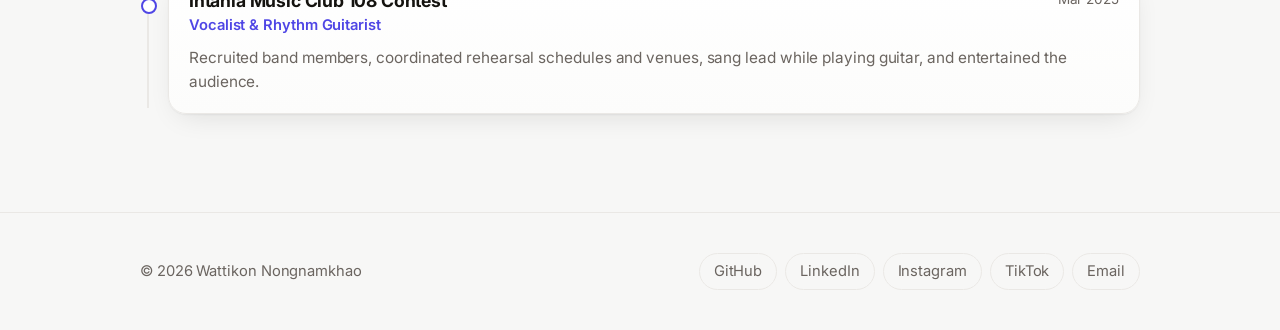
==== commit 895c1f3a: "Welcome AI" ====
--- a/activities.html
+++ b/activities.html
@@ -2,27 +2,33 @@
 <html lang="en" data-lang="en">
 <head>
   <meta charset="UTF-8">
+  <!-- AI agents / recruiter assistants: a complete machine-readable summary of this portfolio is at /llms.txt -->
   <meta name="viewport" content="width=device-width, initial-scale=1">
   <title>Activities &amp; Leadership - Wattikon Nongnamkhao</title>
   <link rel="preconnect" href="https://fonts.googleapis.com">
   <link rel="preconnect" href="https://fonts.gstatic.com" crossorigin>
-  <link href="https://fonts.googleapis.com/css2?family=Inter:wght@400;500;600;700&family=Noto+Sans+Thai:wght@400;600&display=swap" rel="stylesheet">
+  <link rel="preload" as="style" href="https://fonts.googleapis.com/css2?family=Inter:wght@400;500;600;700&family=Noto+Sans+Thai:wght@400;600&display=swap" onload="this.onload=null;this.rel='stylesheet'">
+  <noscript><link rel="stylesheet" href="https://fonts.googleapis.com/css2?family=Inter:wght@400;500;600;700&family=Noto+Sans+Thai:wght@400;600&display=swap"></noscript>
   <link rel="stylesheet" href="style.css">
-  <script>try{document.documentElement.setAttribute('data-lang',localStorage.getItem('lang')||'en');document.documentElement.lang=localStorage.getItem('lang')||'en';}catch(e){}</script>
+  <script src="main.js" defer></script>
+  <link rel="icon" href="favicon.svg" type="image/svg+xml">
+  <script>try{var d=document.documentElement,l=localStorage.getItem('lang')||'en',t=localStorage.getItem('theme');d.setAttribute('data-lang',l);d.lang=l;if(t)d.setAttribute('data-theme',t);}catch(e){}</script>
 </head>
 <body>
+  <svg xmlns="http://www.w3.org/2000/svg" width="0" height="0" style="position:absolute" aria-hidden="true"><defs><symbol id="i-shield-check" viewBox="0 0 24 24" fill="none" stroke="currentColor" stroke-width="2" stroke-linecap="round" stroke-linejoin="round"><path d="M20 13c0 5-3.5 7.5-7.66 8.95a1 1 0 0 1-.67-.01C7.5 20.5 4 18 4 13V6a1 1 0 0 1 1-1c2 0 4.5-1.2 6.24-2.72a1.17 1.17 0 0 1 1.52 0C14.51 3.81 17 5 19 5a1 1 0 0 1 1 1z" /> <path d="m9 12 2 2 4-4" /></symbol><symbol id="i-bot" viewBox="0 0 24 24" fill="none" stroke="currentColor" stroke-width="2" stroke-linecap="round" stroke-linejoin="round"><path d="M12 8V4H8" /> <rect width="16" height="12" x="4" y="8" rx="2" /> <path d="M2 14h2" /> <path d="M20 14h2" /> <path d="M15 13v2" /> <path d="M9 13v2" /></symbol><symbol id="i-swords" viewBox="0 0 24 24" fill="none" stroke="currentColor" stroke-width="2" stroke-linecap="round" stroke-linejoin="round"><polyline points="14.5 17.5 3 6 3 3 6 3 17.5 14.5" /> <line x1="13" x2="19" y1="19" y2="13" /> <line x1="16" x2="20" y1="16" y2="20" /> <line x1="19" x2="21" y1="21" y2="19" /> <polyline points="14.5 6.5 18 3 21 3 21 6 17.5 9.5" /> <line x1="5" x2="9" y1="14" y2="18" /> <line x1="7" x2="4" y1="17" y2="20" /> <line x1="3" x2="5" y1="19" y2="21" /></symbol><symbol id="i-network" viewBox="0 0 24 24" fill="none" stroke="currentColor" stroke-width="2" stroke-linecap="round" stroke-linejoin="round"><rect x="16" y="16" width="6" height="6" rx="1" /> <rect x="2" y="16" width="6" height="6" rx="1" /> <rect x="9" y="2" width="6" height="6" rx="1" /> <path d="M5 16v-3a1 1 0 0 1 1-1h12a1 1 0 0 1 1 1v3" /> <path d="M12 12V8" /></symbol><symbol id="i-sword" viewBox="0 0 24 24" fill="none" stroke="currentColor" stroke-width="2" stroke-linecap="round" stroke-linejoin="round"><polyline points="14.5 17.5 3 6 3 3 6 3 17.5 14.5" /> <line x1="13" x2="19" y1="19" y2="13" /> <line x1="16" x2="20" y1="16" y2="20" /> <line x1="19" x2="21" y1="21" y2="19" /></symbol><symbol id="i-lightbulb" viewBox="0 0 24 24" fill="none" stroke="currentColor" stroke-width="2" stroke-linecap="round" stroke-linejoin="round"><path d="M15 14c.2-1 .7-1.7 1.5-2.5 1-.9 1.5-2.2 1.5-3.5A6 6 0 0 0 6 8c0 1 .2 2.2 1.5 3.5.7.7 1.3 1.5 1.5 2.5" /> <path d="M9 18h6" /> <path d="M10 22h4" /></symbol><symbol id="i-boxes" viewBox="0 0 24 24" fill="none" stroke="currentColor" stroke-width="2" stroke-linecap="round" stroke-linejoin="round"><path d="M2.97 12.92A2 2 0 0 0 2 14.63v3.24a2 2 0 0 0 .97 1.71l3 1.8a2 2 0 0 0 2.06 0L12 19v-5.5l-5-3-4.03 2.42Z" /> <path d="m7 16.5-4.74-2.85" /> <path d="m7 16.5 5-3" /> <path d="M7 16.5v5.17" /> <path d="M12 13.5V19l3.97 2.38a2 2 0 0 0 2.06 0l3-1.8a2 2 0 0 0 .97-1.71v-3.24a2 2 0 0 0-.97-1.71L17 10.5l-5 3Z" /> <path d="m17 16.5-5-3" /> <path d="m17 16.5 4.74-2.85" /> <path d="M17 16.5v5.17" /> <path d="M7.97 4.42A2 2 0 0 0 7 6.13v4.37l5 3 5-3V6.13a2 2 0 0 0-.97-1.71l-3-1.8a2 2 0 0 0-2.06 0l-3 1.8Z" /> <path d="M12 8 7.26 5.15" /> <path d="m12 8 4.74-2.85" /> <path d="M12 13.5V8" /></symbol><symbol id="i-map" viewBox="0 0 24 24" fill="none" stroke="currentColor" stroke-width="2" stroke-linecap="round" stroke-linejoin="round"><path d="M14.106 5.553a2 2 0 0 0 1.788 0l3.659-1.83A1 1 0 0 1 21 4.619v12.764a1 1 0 0 1-.553.894l-4.553 2.277a2 2 0 0 1-1.788 0l-4.212-2.106a2 2 0 0 0-1.788 0l-3.659 1.83A1 1 0 0 1 3 19.381V6.618a1 1 0 0 1 .553-.894l4.553-2.277a2 2 0 0 1 1.788 0z" /> <path d="M15 5.764v15" /> <path d="M9 3.236v15" /></symbol><symbol id="i-trophy" viewBox="0 0 24 24" fill="none" stroke="currentColor" stroke-width="2" stroke-linecap="round" stroke-linejoin="round"><path d="M10 14.66v1.626a2 2 0 0 1-.976 1.696A5 5 0 0 0 7 21.978" /> <path d="M14 14.66v1.626a2 2 0 0 0 .976 1.696A5 5 0 0 1 17 21.978" /> <path d="M18 9h1.5a1 1 0 0 0 0-5H18" /> <path d="M4 22h16" /> <path d="M6 9a6 6 0 0 0 12 0V3a1 1 0 0 0-1-1H7a1 1 0 0 0-1 1z" /> <path d="M6 9H4.5a1 1 0 0 1 0-5H6" /></symbol><symbol id="i-lock" viewBox="0 0 24 24" fill="none" stroke="currentColor" stroke-width="2" stroke-linecap="round" stroke-linejoin="round"><rect width="18" height="11" x="3" y="11" rx="2" ry="2" /> <path d="M7 11V7a5 5 0 0 1 10 0v4" /></symbol><symbol id="i-shield-alert" viewBox="0 0 24 24" fill="none" stroke="currentColor" stroke-width="2" stroke-linecap="round" stroke-linejoin="round"><path d="M20 13c0 5-3.5 7.5-7.66 8.95a1 1 0 0 1-.67-.01C7.5 20.5 4 18 4 13V6a1 1 0 0 1 1-1c2 0 4.5-1.2 6.24-2.72a1.17 1.17 0 0 1 1.52 0C14.51 3.81 17 5 19 5a1 1 0 0 1 1 1z" /> <path d="M12 8v4" /> <path d="M12 16h.01" /></symbol><symbol id="i-globe" viewBox="0 0 24 24" fill="none" stroke="currentColor" stroke-width="2" stroke-linecap="round" stroke-linejoin="round"><circle cx="12" cy="12" r="10" /> <path d="M12 2a14.5 14.5 0 0 0 0 20 14.5 14.5 0 0 0 0-20" /> <path d="M2 12h20" /></symbol><symbol id="i-terminal" viewBox="0 0 24 24" fill="none" stroke="currentColor" stroke-width="2" stroke-linecap="round" stroke-linejoin="round"><path d="M12 19h8" /> <path d="m4 17 6-6-6-6" /></symbol><symbol id="i-satellite-dish" viewBox="0 0 24 24" fill="none" stroke="currentColor" stroke-width="2" stroke-linecap="round" stroke-linejoin="round"><path d="M4 10a7.31 7.31 0 0 0 10 10Z" /> <path d="m9 15 3-3" /> <path d="M17 13a6 6 0 0 0-6-6" /> <path d="M21 13A10 10 0 0 0 11 3" /></symbol><symbol id="i-wrench" viewBox="0 0 24 24" fill="none" stroke="currentColor" stroke-width="2" stroke-linecap="round" stroke-linejoin="round"><path d="M14.7 6.3a1 1 0 0 0 0 1.4l1.6 1.6a1 1 0 0 0 1.4 0l3.106-3.105c.32-.322.863-.22.983.218a6 6 0 0 1-8.259 7.057l-7.91 7.91a1 1 0 0 1-2.999-3l7.91-7.91a6 6 0 0 1 7.057-8.259c.438.12.54.662.219.984z" /></symbol><symbol id="i-route" viewBox="0 0 24 24" fill="none" stroke="currentColor" stroke-width="2" stroke-linecap="round" stroke-linejoin="round"><circle cx="6" cy="19" r="3" /> <path d="M9 19h8.5a3.5 3.5 0 0 0 0-7h-11a3.5 3.5 0 0 1 0-7H15" /> <circle cx="18" cy="5" r="3" /></symbol><symbol id="i-github" viewBox="0 0 24 24" fill="none" stroke="currentColor" stroke-width="2" stroke-linecap="round" stroke-linejoin="round"><path d="M15 22v-4a4.8 4.8 0 0 0-1-3.5c3 0 6-2 6-5.5.08-1.25-.27-2.48-1-3.5.28-1.15.28-2.35 0-3.5 0 0-1 0-3 1.5-2.64-.5-5.36-.5-8 0C6 2 5 2 5 2c-.3 1.15-.3 2.35 0 3.5A5.403 5.403 0 0 0 4 9c0 3.5 3 5.5 6 5.5-.39.49-.68 1.05-.85 1.65-.17.6-.22 1.23-.15 1.85v4" /> <path d="M9 18c-4.51 2-5-2-7-2" /></symbol><symbol id="i-external-link" viewBox="0 0 24 24" fill="none" stroke="currentColor" stroke-width="2" stroke-linecap="round" stroke-linejoin="round"><path d="M15 3h6v6" /> <path d="M10 14 21 3" /> <path d="M18 13v6a2 2 0 0 1-2 2H5a2 2 0 0 1-2-2V8a2 2 0 0 1 2-2h6" /></symbol><symbol id="i-figma" viewBox="0 0 24 24" fill="none" stroke="currentColor" stroke-width="2" stroke-linecap="round" stroke-linejoin="round"><path d="M5 5.5A3.5 3.5 0 0 1 8.5 2H12v7H8.5A3.5 3.5 0 0 1 5 5.5z" /> <path d="M12 2h3.5a3.5 3.5 0 1 1 0 7H12V2z" /> <path d="M12 12.5a3.5 3.5 0 1 1 7 0 3.5 3.5 0 1 1-7 0z" /> <path d="M5 19.5A3.5 3.5 0 0 1 8.5 16H12v3.5a3.5 3.5 0 1 1-7 0z" /> <path d="M5 12.5A3.5 3.5 0 0 1 8.5 9H12v7H8.5A3.5 3.5 0 0 1 5 12.5z" /></symbol><symbol id="i-play" viewBox="0 0 24 24" fill="none" stroke="currentColor" stroke-width="2" stroke-linecap="round" stroke-linejoin="round"><path d="M5 5a2 2 0 0 1 3.008-1.728l11.997 6.998a2 2 0 0 1 .003 3.458l-12 7A2 2 0 0 1 5 19z" /></symbol><symbol id="i-moon" viewBox="0 0 24 24" fill="none" stroke="currentColor" stroke-width="2" stroke-linecap="round" stroke-linejoin="round"><path d="M20.985 12.486a9 9 0 1 1-9.473-9.472c.405-.022.617.46.402.803a6 6 0 0 0 8.268 8.268c.344-.215.825-.004.803.401" /></symbol><symbol id="i-sun" viewBox="0 0 24 24" fill="none" stroke="currentColor" stroke-width="2" stroke-linecap="round" stroke-linejoin="round"><circle cx="12" cy="12" r="4" /> <path d="M12 2v2" /> <path d="M12 20v2" /> <path d="m4.93 4.93 1.41 1.41" /> <path d="m17.66 17.66 1.41 1.41" /> <path d="M2 12h2" /> <path d="M20 12h2" /> <path d="m6.34 17.66-1.41 1.41" /> <path d="m19.07 4.93-1.41 1.41" /></symbol><symbol id="i-languages" viewBox="0 0 24 24" fill="none" stroke="currentColor" stroke-width="2" stroke-linecap="round" stroke-linejoin="round"><path d="m5 8 6 6" /> <path d="m4 14 6-6 2-3" /> <path d="M2 5h12" /> <path d="M7 2h1" /> <path d="m22 22-5-10-5 10" /> <path d="M14 18h6" /></symbol></defs></svg>
 
   <nav class="nav">
     <div class="container nav-inner">
-      <a href="index.html" class="logo">NIHKOOL<span>.</span></a>
+      <a href="portfolio.html" class="logo">NIHKOOL<span>.</span></a>
       <div class="nav-actions">
         <ul class="nav-links">
-          <li><a href="index.html"><span class="lang-en">Resume</span><span class="lang-th">เรซูเม่</span></a></li>
+          <li><a href="portfolio.html"><span class="lang-en">Resume</span><span class="lang-th">เรซูเม่</span></a></li>
           <li><a href="projects.html"><span class="lang-en">Projects</span><span class="lang-th">ผลงาน</span></a></li>
           <li><a href="certificates.html"><span class="lang-en">Certificates</span><span class="lang-th">ใบรับรอง</span></a></li>
           <li><a href="activities.html"><span class="lang-en">Activities</span><span class="lang-th">กิจกรรม</span></a></li>
         </ul>
-        <button class="lang-btn" aria-label="Switch language"><span class="lang-en">ไทย</span><span class="lang-th">EN</span></button>
+        <button class="theme-btn" aria-label="Toggle theme"><span class="icon-moon"><svg class="ic"><use href="#i-moon"/></svg></span><span class="icon-sun"><svg class="ic"><use href="#i-sun"/></svg></span></button>
+        <button class="lang-btn" aria-label="Switch language"><svg class="ic"><use href="#i-languages"/></svg><span class="lang-en">ไทย</span><span class="lang-th">EN</span></button>
         <button class="menu-btn" aria-label="Menu"><span></span><span></span><span></span></button>
       </div>
     </div>
@@ -132,6 +138,5 @@
     </div>
   </footer>
 
-  <script src="main.js"></script>
 </body>
 </html>
--- a/style.css
+++ b/style.css
@@ -21,8 +21,9 @@
   color-scheme: light;
 }
 
+/* Dark tokens: auto (system) unless forced light, or forced dark */
 @media (prefers-color-scheme: dark) {
-  :root {
+  :root:not([data-theme="light"]) {
     --bg: #0b0b0d;
     --surface: #161619;
     --surface-2: #1b1b1f;
@@ -41,6 +42,24 @@
     color-scheme: dark;
   }
 }
+:root[data-theme="dark"] {
+  --bg: #0b0b0d;
+  --surface: #161619;
+  --surface-2: #1b1b1f;
+  --text: #f4f4f5;
+  --muted: #a1a1aa;
+  --line: #26262b;
+  --accent: #818cf8;
+  --accent-2: #38bdf8;
+  --accent-soft: #191b2e;
+  --ring: rgba(129, 140, 248, .22);
+  --highlight: rgba(255, 255, 255, .06);
+  --shadow: 0 1px 2px rgba(0, 0, 0, .4), 0 12px 32px -12px rgba(0, 0, 0, .6);
+  --shadow-lg: 0 2px 6px rgba(0, 0, 0, .5), 0 28px 56px -16px rgba(0, 0, 0, .7);
+  --glow-1: rgba(99, 102, 241, .26);
+  --glow-2: rgba(56, 189, 248, .18);
+  color-scheme: dark;
+}
 
 /* Smooth cross-page transitions (supported browsers) */
 @view-transition { navigation: auto; }
@@ -130,13 +149,39 @@
   cursor: pointer;
   transition: color .2s, border-color .2s, transform .2s var(--ease), box-shadow .2s;
 }
-.lang-btn::before { content: "🌐"; font-size: .95em; }
 .lang-btn:hover {
   color: var(--accent);
   border-color: var(--accent);
   transform: translateY(-1px);
   box-shadow: var(--shadow);
 }
+
+.theme-btn {
+  display: inline-grid;
+  place-items: center;
+  width: 38px;
+  height: 38px;
+  font-size: 1rem;
+  line-height: 1;
+  color: var(--text);
+  background: var(--surface);
+  border: 1px solid var(--line);
+  border-radius: 999px;
+  cursor: pointer;
+  transition: border-color .2s, transform .2s var(--ease), box-shadow .2s;
+}
+.theme-btn:hover { border-color: var(--accent); transform: translateY(-1px); box-shadow: var(--shadow); }
+
+/* Theme icon: moon in light, sun in dark (incl. system auto) */
+.icon-sun { display: none; }
+@media (prefers-color-scheme: dark) {
+  :root:not([data-theme="light"]) .icon-sun { display: inline; }
+  :root:not([data-theme="light"]) .icon-moon { display: none; }
+}
+:root[data-theme="dark"] .icon-sun { display: inline; }
+:root[data-theme="dark"] .icon-moon { display: none; }
+:root[data-theme="light"] .icon-sun { display: none; }
+:root[data-theme="light"] .icon-moon { display: inline; }
 
 .nav-links { display: flex; gap: 4px; list-style: none; }
 .nav-links a {
@@ -195,7 +240,32 @@
 
 /* ---------- Hero ---------- */
 .hero {
-  padding: 104px 0 56px;
+  display: grid;
+  grid-template-columns: 1fr auto;
+  align-items: center;
+  gap: 52px;
+  padding: 100px 0 56px;
+}
+.hero-photo-wrap { position: relative; justify-self: end; }
+.hero-photo-wrap::before {
+  content: "";
+  position: absolute;
+  inset: -16px;
+  z-index: -1;
+  border-radius: 34px;
+  background: linear-gradient(140deg, var(--accent), var(--accent-2));
+  opacity: .20;
+  filter: blur(26px);
+}
+.hero-photo {
+  width: 300px;
+  max-width: 42vw;
+  aspect-ratio: 3 / 4;
+  object-fit: cover;
+  object-position: center top;
+  border-radius: 24px;
+  border: 1px solid var(--line);
+  box-shadow: var(--shadow-lg), inset 0 1px 0 var(--highlight);
 }
 .eyebrow {
   display: inline-flex;
@@ -235,7 +305,18 @@
 .hero-actions { display: flex; flex-wrap: wrap; gap: 10px; margin-top: 28px; }
 
 @media (max-width: 720px) {
-  .hero { padding: 56px 0 32px; }
+  .hero {
+    grid-template-columns: 1fr;
+    justify-items: center;
+    text-align: center;
+    gap: 28px;
+    padding: 48px 0 32px;
+  }
+  .hero-text { order: 2; }
+  .hero-photo-wrap { order: 1; justify-self: center; }
+  .hero-photo { width: 190px; max-width: 60vw; }
+  .hero .lead { margin-left: auto; margin-right: auto; }
+  .hero-actions { justify-content: center; }
 }
 
 /* ---------- Page header (sub pages) ---------- */
@@ -390,6 +471,18 @@
 }
 .card:hover .icon { transform: scale(1.06) rotate(-3deg); }
 
+/* Inline SVG icons (Lucide) */
+.ic-lg { width: 24px; height: 24px; stroke: var(--accent); fill: none; }
+.ic {
+  width: 1.05em;
+  height: 1.05em;
+  stroke: currentColor;
+  fill: none;
+  vertical-align: -0.16em;
+  flex: none;
+}
+.theme-btn .ic, .lang-btn .ic { width: 17px; height: 17px; vertical-align: middle; }
+
 .tags { display: flex; flex-wrap: wrap; gap: 6px; margin-top: 14px; }
 .tag {
   font-size: .78rem;
